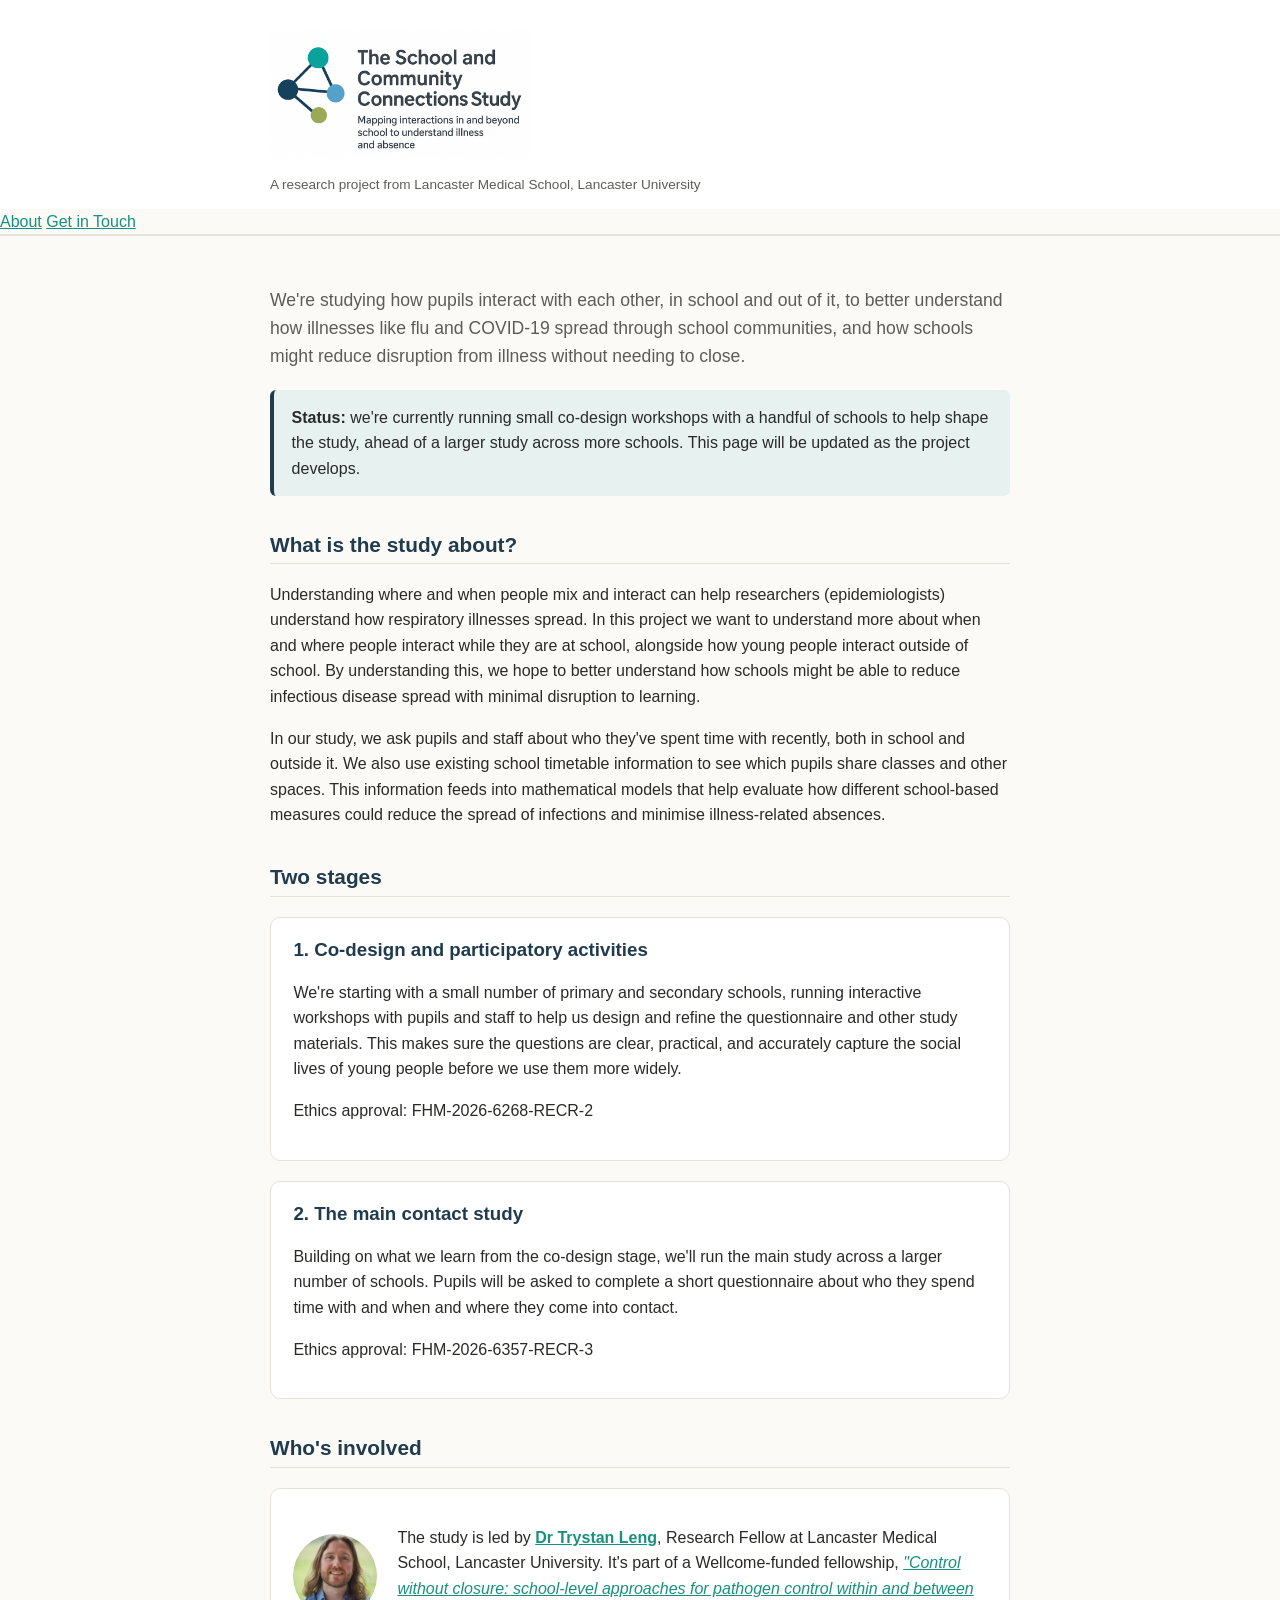
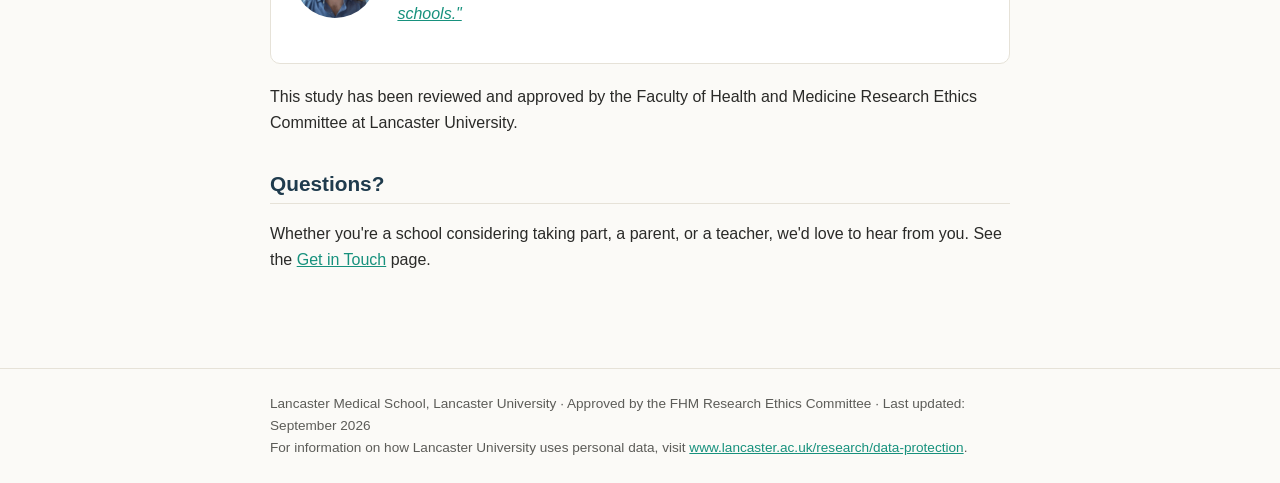
==== index.html @ 6a06007a "Add files via upload" ====
<!DOCTYPE html>
<html lang="en">
<head>
<meta charset="UTF-8">
<meta name="viewport" content="width=device-width, initial-scale=1.0">
<title>The School and Community Connections Study</title>
<meta name="description" content="The School and Community Connections Study is a Lancaster University research project mapping interactions in and beyond school to understand illness and absence.">
<!-- Social preview (shown when the link is shared, e.g. in an email or on social media) -->
<meta property="og:title" content="The School and Community Connections Study">
<meta property="og:description" content="A Lancaster University research project mapping interactions in and beyond school to understand illness and absence.">
<meta property="og:image" content="assets/logo.png">
<meta property="og:type" content="website">
<!-- Browser tab icon — a cropped version of the logo mark -->
<link rel="icon" type="image/png" href="assets/logo.png">
<link rel="stylesheet" href="assets/style.css">
</head>
<body>

<header class="site-header">
  <div class="site-header-inner">
    <p class="site-logo">
      <a href="index.html">
        <img src="assets/logo.png" alt="The School and Community Connections Study — mapping interactions in and beyond school to understand illness and absence">
      </a>
    </p>
    <p class="tagline">A research project from Lancaster Medical School, Lancaster University</p>
    <!--
      OPTIONAL LOGOS: uncomment and point at real logo image files
      once you have them, such as the Lancaster University logo and
      the Wellcome Trust logo:

      <div class="site-header-logos">
        <img src="assets/lancaster-logo.png" alt="Lancaster University">
        <img src="assets/wellcome-logo.png" alt="Wellcome">
      </div>
    -->
  </div>
  <nav class="site-nav-bar">
    <div class="site-nav">
      <a href="index.html" aria-current="page">About</a>
      <a href="contact.html">Get in Touch</a>
    </div>
  </nav>
</header>

<main>
  <p class="lede">
    We're studying how pupils interact with each other, in school and out
    of it, to better understand how illnesses like flu and COVID-19 spread
    through school communities, and how schools might reduce
    disruption from illness without needing to close.
  </p>

  <div class="notice">
    <strong>Status:</strong> we're currently running small co-design
    workshops with a handful of schools to help shape the study, ahead of
    a larger study across more schools. This page will be updated as the
    project develops.
  </div>

  <h2>What is the study about?</h2>
  <p>
    Understanding where and when people mix and interact can help
    researchers (epidemiologists) understand how respiratory illnesses
    spread. In this project we want to understand more about when and
    where people interact while they are at school, alongside how young
    people interact outside of school. By understanding this, we hope to
    better understand how schools might be able to reduce infectious
    disease spread with minimal disruption to learning.
  </p>
  <p>
    In our study, we ask pupils and staff about who they've spent time
    with recently, both in school and outside it. We also use existing
    school timetable information to see which pupils share classes and
    other spaces. This information feeds into mathematical models that
    help evaluate how different school-based measures could reduce the
    spread of infections and minimise illness-related absences.
  </p>

  <h2>Two stages</h2>
  <div class="card">
    <h3>1. Co-design and participatory activities</h3>
    <p>
      We're starting with a small number of primary and secondary schools,
      running interactive workshops with pupils and staff to help us
      design and refine the questionnaire and other study materials. This
      makes sure the questions are clear, practical, and accurately
      capture the social lives of young people before we use them more
      widely.
    </p>
    <p class="file-note">Ethics approval: FHM-2026-6268-RECR-2</p>
  </div>
  <div class="card">
    <h3>2. The main contact study</h3>
    <p>
      Building on what we learn from the co-design stage, we'll run the
      main study across a larger number of schools. Pupils will be asked
      to complete a short questionnaire about who they spend time with
      and when and where they come into contact.
    </p>
    <p class="file-note">Ethics approval: FHM-2026-6357-RECR-3</p>
  </div>

  <h2>Who's involved</h2>
  <div class="card person">
    <img src="assets/trystan-leng.jpg" alt="Dr Trystan Leng">
    <div class="person-text">
      <p>
        The study is led by
        <a href="https://www.lancaster.ac.uk/health-and-medicine/about-us/people/trystan-leng"><strong>Dr Trystan Leng</strong></a>,
        Research Fellow at Lancaster Medical School, Lancaster University.
        It's part of a Wellcome-funded fellowship,
        <a href="https://wellcome.org/research-funding/funding-portfolio/funded-grants/control-without-closure-school-level-approaches"><em>"Control without closure: school-level approaches for pathogen control within and between schools."</em></a>
      </p>
    </div>
  </div>
  <p>
    This study has been reviewed and approved by the Faculty of Health and
    Medicine Research Ethics Committee at Lancaster University.
  </p>

  <h2>Questions?</h2>
  <p>
    Whether you're a school considering taking part, a parent, or a
    teacher, we'd love to hear from you. See the
    <a href="contact.html">Get in Touch</a> page.
  </p>
</main>

<footer class="site-footer">
  <div class="site-footer-inner">
    Lancaster Medical School, Lancaster University · Approved by the FHM
    Research Ethics Committee · Last updated: September 2026<br>
    For information on how Lancaster University uses personal data, visit
    <a href="https://www.lancaster.ac.uk/research/data-protection">www.lancaster.ac.uk/research/data-protection</a>.
  </div>
</footer>

</body>
</html>
---- assets/style.css ----
/* ==========================================================================
   The School and Community Connections Study — site stylesheet
   Light-touch, easy to edit. Colors are set as CSS variables below —
   change them in one place (the :root block) to re-theme the whole site.
   ========================================================================== */

:root {
  --color-bg: #fbfaf7;
  --color-surface: #ffffff;
  --color-text: #2a2a28;
  --color-muted: #5c5c58;
  --color-primary: #1f3b4d;      /* dark slate navy, matches the logo wordmark — headings, nav bar */
  --color-primary-light: #e6f1f0;
  --color-accent: #17917d;       /* teal, matches the logo mark — links, buttons */
  --color-border: #e6e2d8;
  --max-width: 780px;
  --radius: 10px;
}

* { box-sizing: border-box; }

html { scroll-behavior: smooth; }

body {
  margin: 0;
  font-family: -apple-system, BlinkMacSystemFont, "Segoe UI", Roboto, Helvetica, Arial, sans-serif;
  color: var(--color-text);
  background: var(--color-bg);
  line-height: 1.6;
}

.site-header {
  background: var(--color-surface);
  border-bottom: 1px solid var(--color-border);
}

.site-header-inner {
  max-width: var(--max-width);
  margin: 0 auto;
  padding: 0.9rem 1.25rem 0.8rem;
}

/* Project logo (icon + wordmark + strapline, all in one image). The
   image already carries the title text, so it doubles as the page's
   visible <h1> — see the markup in index.html/contact.html. */
.site-logo img {
  display: block;
  max-width: 260px;
  width: 100%;
  height: auto;
}

/* Optional additional logo row (e.g. university/funder logos) — see the
   commented-out example near the top of index.html/contact.html. */
.site-header-logos {
  display: flex;
  align-items: center;
  gap: 1.25rem;
  margin-top: 0.75rem;
}

.site-header-logos img {
  height: 28px;
  width: auto;
}

.site-header p.tagline {
  margin: 0.4rem 0 0;
  color: var(--color-muted);
  font-size: 0.85rem;
}

nav.site-nav-bar {
  background: var(--color-bg);
  border-bottom: 1px solid var(--color-border);
}

nav.site-nav {
  max-width: var(--max-width);
  margin: 0 auto;
  padding: 0.6rem 1.25rem 0;
  display: flex;
  flex-wrap: wrap;
  gap: 0.5rem;
}

nav.site-nav a {
  color: var(--color-primary);
  text-decoration: none;
  font-size: 1rem;
  font-weight: 700;
  padding: 0.75rem 1.5rem;
  border-radius: 8px 8px 0 0;
  border: 1px solid transparent;
  border-bottom: none;
  transition: background-color 0.15s ease, color 0.15s ease;
}

nav.site-nav a:hover {
  background: var(--color-primary-light);
}

nav.site-nav a[aria-current="page"] {
  background: var(--color-primary);
  color: #fff;
  border-color: var(--color-primary);
}

main {
  max-width: var(--max-width);
  margin: 0 auto;
  padding: 2rem 1.25rem 3rem;
}

h1, h2, h3 {
  color: var(--color-primary);
  line-height: 1.25;
}

h2 {
  margin-top: 2.25rem;
  font-size: 1.3rem;
  border-bottom: 1px solid var(--color-border);
  padding-bottom: 0.35rem;
}

a { color: var(--color-accent); }

.lede {
  font-size: 1.1rem;
  color: var(--color-muted);
}

.card {
  background: var(--color-surface);
  border: 1px solid var(--color-border);
  border-radius: var(--radius);
  padding: 1.25rem 1.4rem;
  margin: 1.25rem 0;
}

.card h3 { margin-top: 0; }

.person {
  display: flex;
  align-items: center;
  gap: 1.25rem;
  flex-wrap: wrap;
}

.person img {
  width: 84px;
  height: 84px;
  border-radius: 50%;
  object-fit: cover;
  flex-shrink: 0;
}

.person .person-text { flex: 1; min-width: 200px; }

.notice {
  background: var(--color-primary-light);
  border-left: 4px solid var(--color-primary);
  padding: 0.9rem 1.1rem;
  border-radius: 6px;
  margin: 1.25rem 0;
}

.button {
  display: inline-block;
  background: var(--color-accent);
  color: #fff;
  text-decoration: none;
  padding: 0.6rem 1.1rem;
  border-radius: 8px;
  font-weight: 600;
  font-size: 0.95rem;
}

.button:hover { opacity: 0.92; }

ul.file-list {
  list-style: none;
  padding: 0;
  margin: 0;
}

ul.file-list li {
  border: 1px solid var(--color-border);
  border-radius: 8px;
  padding: 0.7rem 1rem;
  margin-bottom: 0.6rem;
  background: var(--color-surface);
  display: flex;
  justify-content: space-between;
  align-items: baseline;
  gap: 1rem;
  flex-wrap: wrap;
}

ul.file-list .file-note {
  color: var(--color-muted);
  font-size: 0.9rem;
}

.status-tag {
  display: inline-block;
  font-size: 0.75rem;
  text-transform: uppercase;
  letter-spacing: 0.04em;
  background: var(--color-primary-light);
  color: var(--color-primary);
  padding: 0.15rem 0.5rem;
  border-radius: 4px;
  margin-left: 0.5rem;
  vertical-align: middle;
}

/* ---- Contact form ---- */

.form-row {
  margin-bottom: 1rem;
}

.form-row label {
  display: block;
  font-weight: 600;
  font-size: 0.9rem;
  margin-bottom: 0.3rem;
  color: var(--color-text);
}

.form-row input,
.form-row select,
.form-row textarea {
  width: 100%;
  font: inherit;
  color: var(--color-text);
  background: var(--color-bg);
  border: 1px solid var(--color-border);
  border-radius: 6px;
  padding: 0.55rem 0.7rem;
}

.form-row input:focus,
.form-row select:focus,
.form-row textarea:focus {
  outline: 2px solid var(--color-accent);
  outline-offset: 1px;
}

.hp-field {
  position: absolute;
  left: -9999px;
  width: 1px;
  height: 1px;
  opacity: 0;
}

.form-status {
  margin-top: 0.9rem;
  font-size: 0.92rem;
  color: var(--color-primary);
  font-weight: 600;
}

footer.site-footer {
  border-top: 1px solid var(--color-border);
  margin-top: 2rem;
}

footer.site-footer .site-footer-inner {
  max-width: var(--max-width);
  margin: 0 auto;
  padding: 1.5rem 1.25rem;
  color: var(--color-muted);
  font-size: 0.85rem;
}

@media (max-width: 480px) {
  nav.site-nav { gap: 0.1rem 0.75rem; }
}
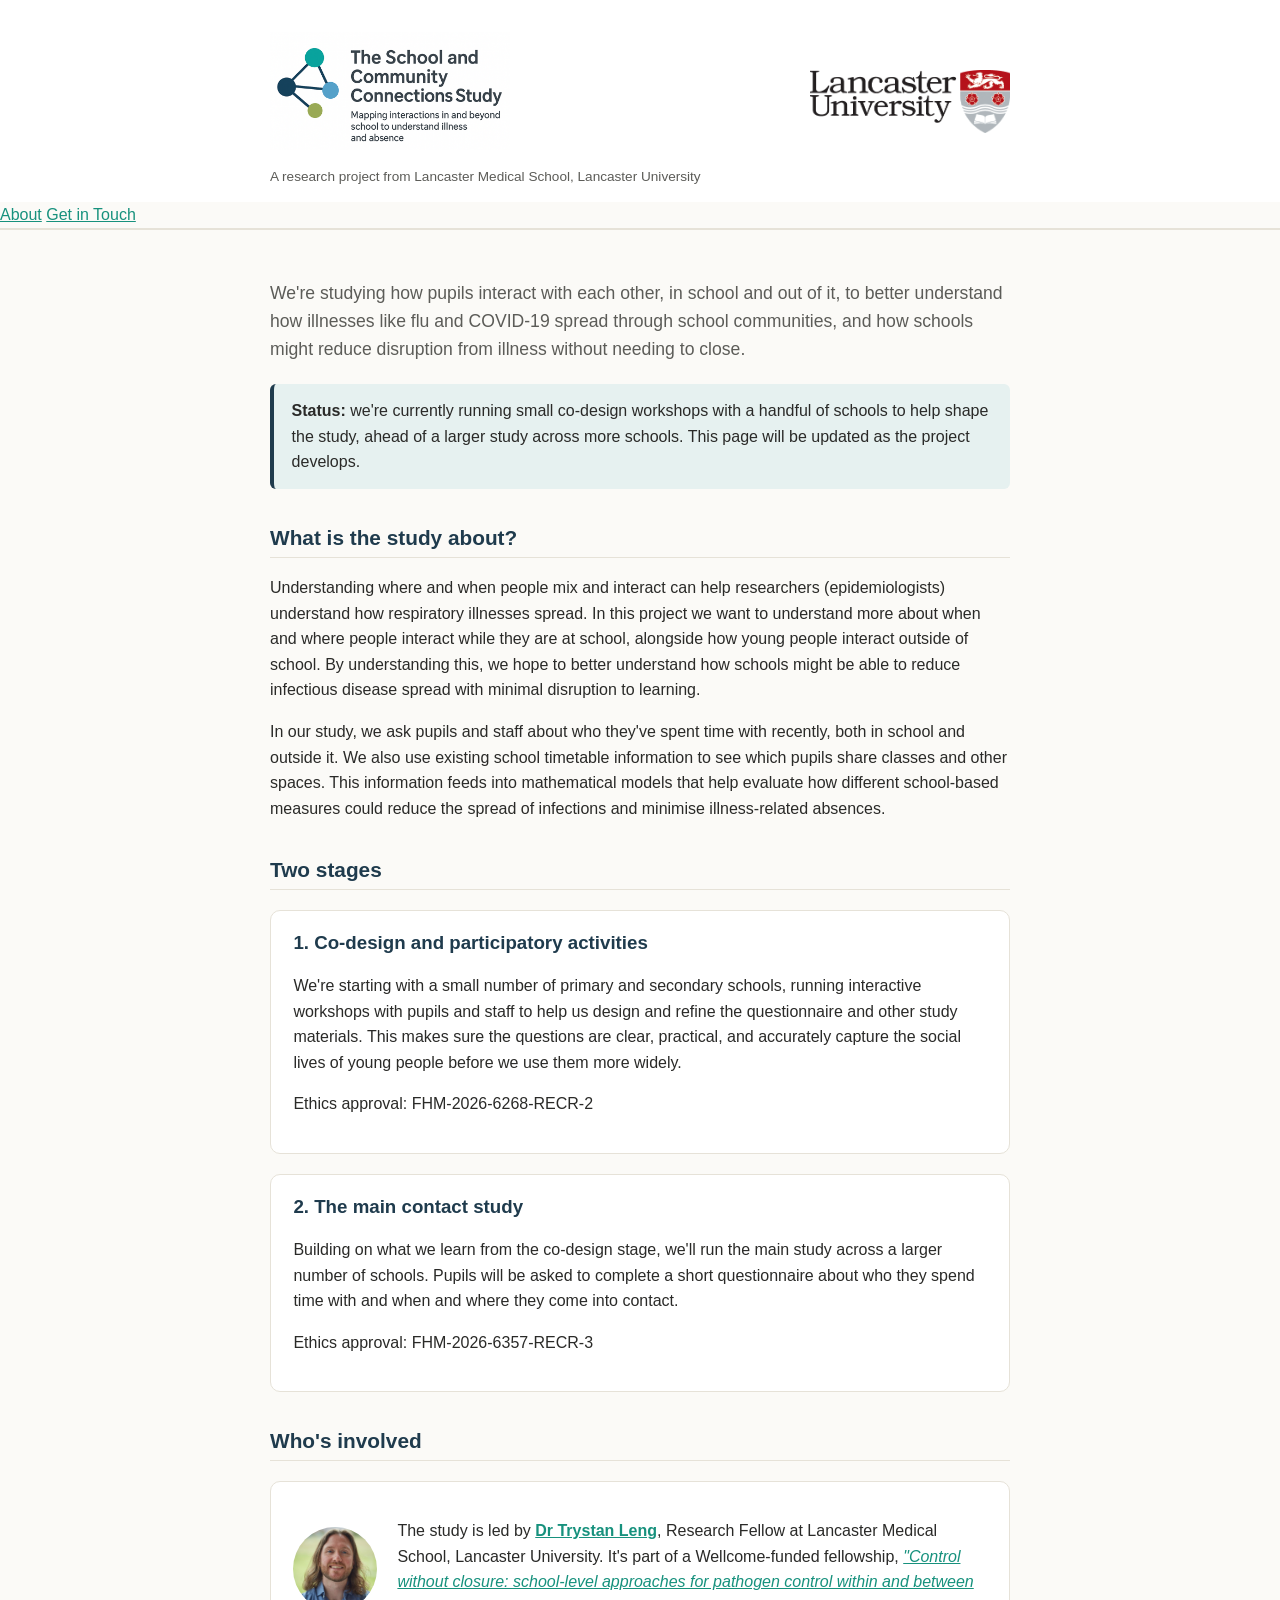
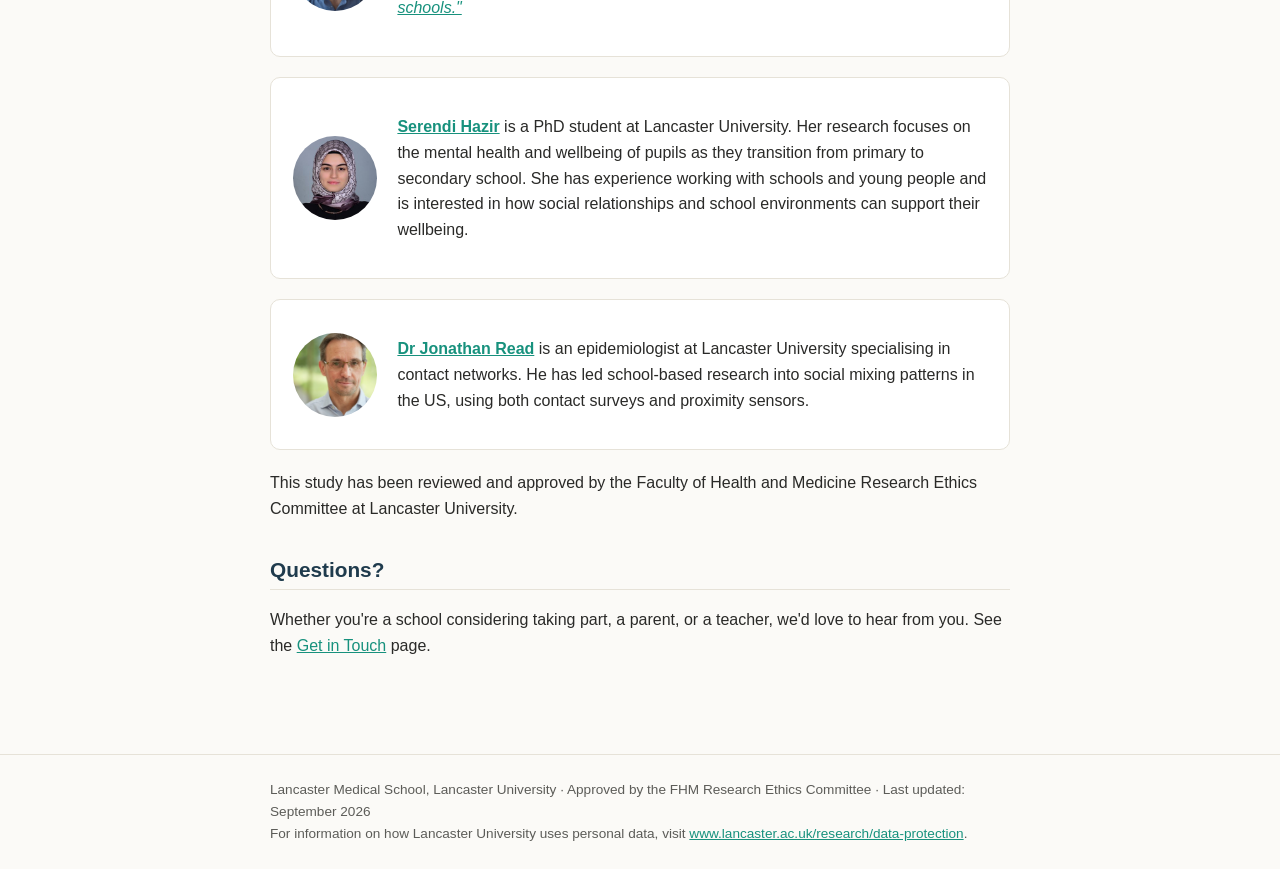
==== commit 879bda21: "Add files via upload" ====
--- a/index.html
+++ b/index.html
@@ -18,22 +18,19 @@
 
 <header class="site-header">
   <div class="site-header-inner">
-    <p class="site-logo">
-      <a href="index.html">
-        <img src="assets/logo.png" alt="The School and Community Connections Study — mapping interactions in and beyond school to understand illness and absence">
-      </a>
-    </p>
-    <p class="tagline">A research project from Lancaster Medical School, Lancaster University</p>
-    <!--
-      OPTIONAL LOGOS: uncomment and point at real logo image files
-      once you have them, such as the Lancaster University logo and
-      the Wellcome Trust logo:
-
-      <div class="site-header-logos">
-        <img src="assets/lancaster-logo.png" alt="Lancaster University">
-        <img src="assets/wellcome-logo.png" alt="Wellcome">
-      </div>
-    -->
+    <div class="site-header-brand">
+      <p class="site-logo">
+        <a href="index.html">
+          <img src="assets/logo.png" alt="The School and Community Connections Study — mapping interactions in and beyond school to understand illness and absence">
+        </a>
+      </p>
+      <p class="tagline">A research project from Lancaster Medical School, Lancaster University</p>
+    </div>
+    <div class="site-header-logos">
+      <img src="assets/lancaster-logo.png" alt="Lancaster University">
+      <!-- Add a Wellcome logo here too once you have an approved file:
+      <img src="assets/wellcome-logo.png" alt="Wellcome"> -->
+    </div>
   </div>
   <nav class="site-nav-bar">
     <div class="site-nav">
@@ -114,6 +111,31 @@
       </p>
     </div>
   </div>
+  <div class="card person">
+    <img src="assets/serendi-hazir.jpg" alt="Serendi Hazir">
+    <div class="person-text">
+      <p>
+        <a href="https://www.lancaster.ac.uk/health-and-medicine/about-us/people/serendi-hazir"><strong>Serendi Hazir</strong></a>
+        is a PhD student at Lancaster University. Her research focuses on
+        the mental health and wellbeing of pupils as they transition from
+        primary to secondary school. She has experience working with
+        schools and young people and is interested in how social
+        relationships and school environments can support their wellbeing.
+      </p>
+    </div>
+  </div>
+  <div class="card person">
+    <img src="assets/jonathan-read.jpg" alt="Dr Jonathan Read">
+    <div class="person-text">
+      <p>
+        <a href="https://www.lancaster.ac.uk/health-and-medicine/about-us/people/jonathan-read"><strong>Dr Jonathan Read</strong></a>
+        is an epidemiologist at Lancaster University specialising in
+        contact networks. He has led school-based research into social
+        mixing patterns in the US, using both contact surveys and
+        proximity sensors.
+      </p>
+    </div>
+  </div>
   <p>
     This study has been reviewed and approved by the Faculty of Health and
     Medicine Research Ethics Committee at Lancaster University.
--- a/assets/style.css
+++ b/assets/style.css
@@ -37,7 +37,16 @@
 .site-header-inner {
   max-width: var(--max-width);
   margin: 0 auto;
-  padding: 0.9rem 1.25rem 0.8rem;
+  padding: 1rem 1.25rem 0.9rem;
+  display: flex;
+  align-items: center;
+  justify-content: space-between;
+  gap: 1.5rem;
+  flex-wrap: wrap;
+}
+
+.site-header-brand {
+  min-width: 0;
 }
 
 /* Project logo (icon + wordmark + strapline, all in one image). The
@@ -45,23 +54,27 @@
    visible <h1> — see the markup in index.html/contact.html. */
 .site-logo img {
   display: block;
-  max-width: 260px;
+  max-width: 240px;
   width: 100%;
   height: auto;
 }
 
-/* Optional additional logo row (e.g. university/funder logos) — see the
-   commented-out example near the top of index.html/contact.html. */
+/* University/funder logo(s), top right — sized to sit at similar visual
+   weight to the project logo on the left, rather than as a small
+   afterthought. Add more logos (e.g. a funder) as extra <img> tags
+   inside .site-header-logos and they'll lay out side by side. */
 .site-header-logos {
   display: flex;
   align-items: center;
-  gap: 1.25rem;
-  margin-top: 0.75rem;
+  gap: 1.5rem;
+  flex-shrink: 0;
 }
 
 .site-header-logos img {
-  height: 28px;
-  width: auto;
+  display: block;
+  max-width: 200px;
+  width: 100%;
+  height: auto;
 }
 
 .site-header p.tagline {
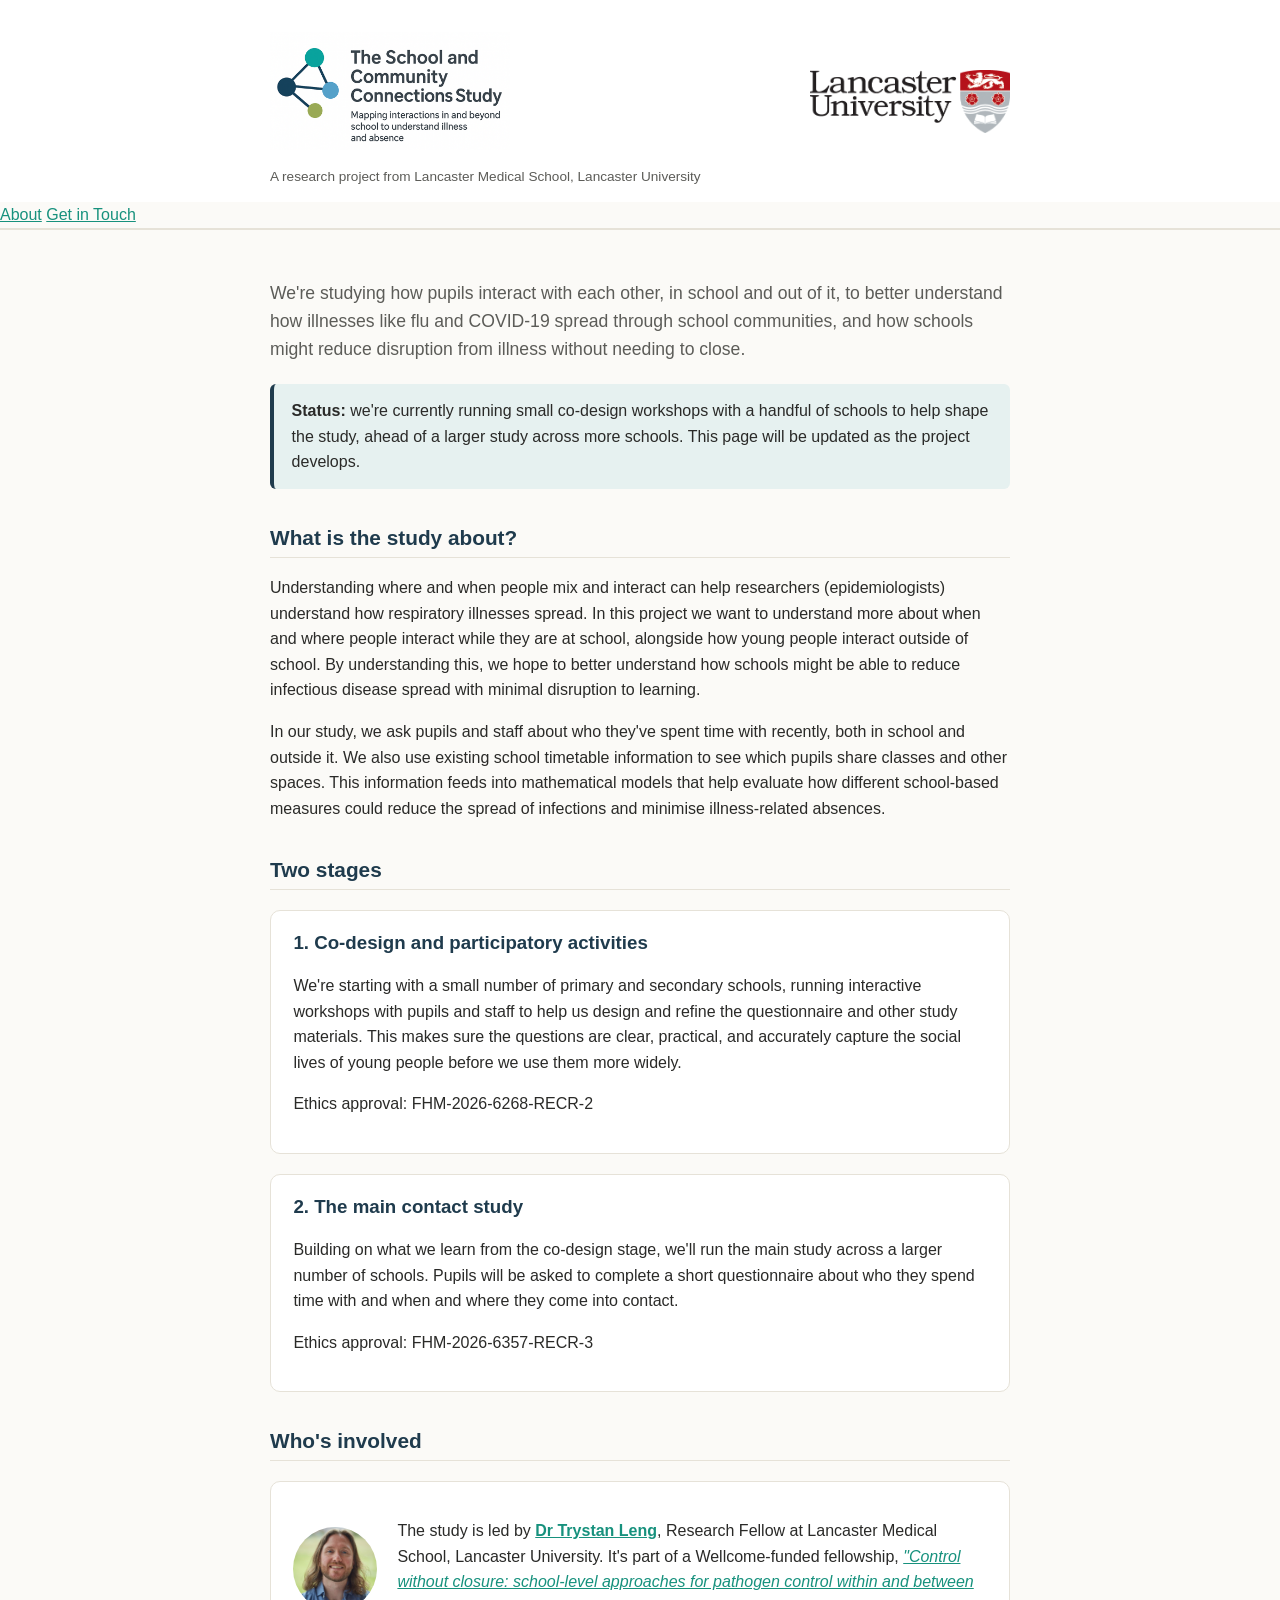
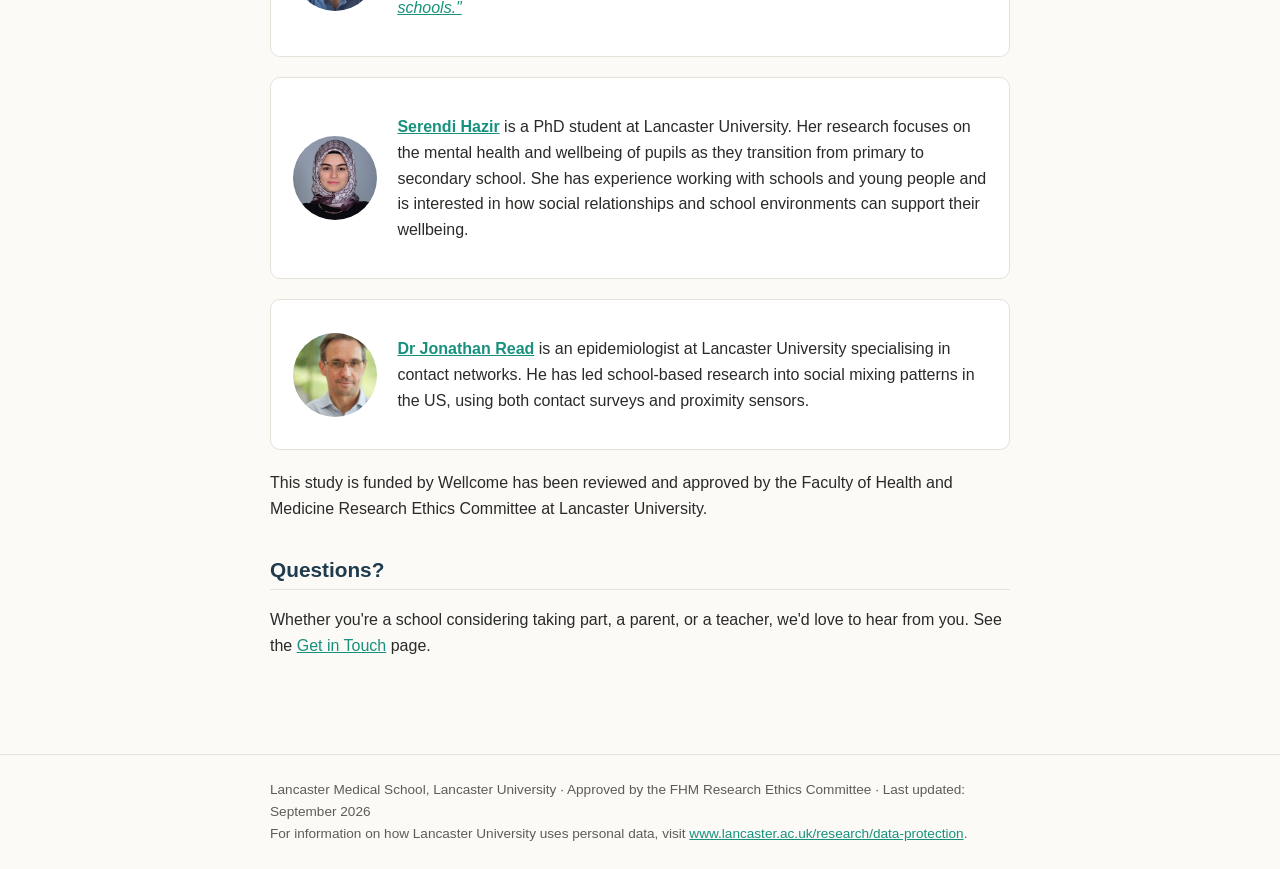
==== commit 05006cbd: "Update funding information in index.html" ====
--- a/index.html
+++ b/index.html
@@ -137,7 +137,7 @@
     </div>
   </div>
   <p>
-    This study has been reviewed and approved by the Faculty of Health and
+    This study is funded by Wellcome has been reviewed and approved by the Faculty of Health and
     Medicine Research Ethics Committee at Lancaster University.
   </p>
 
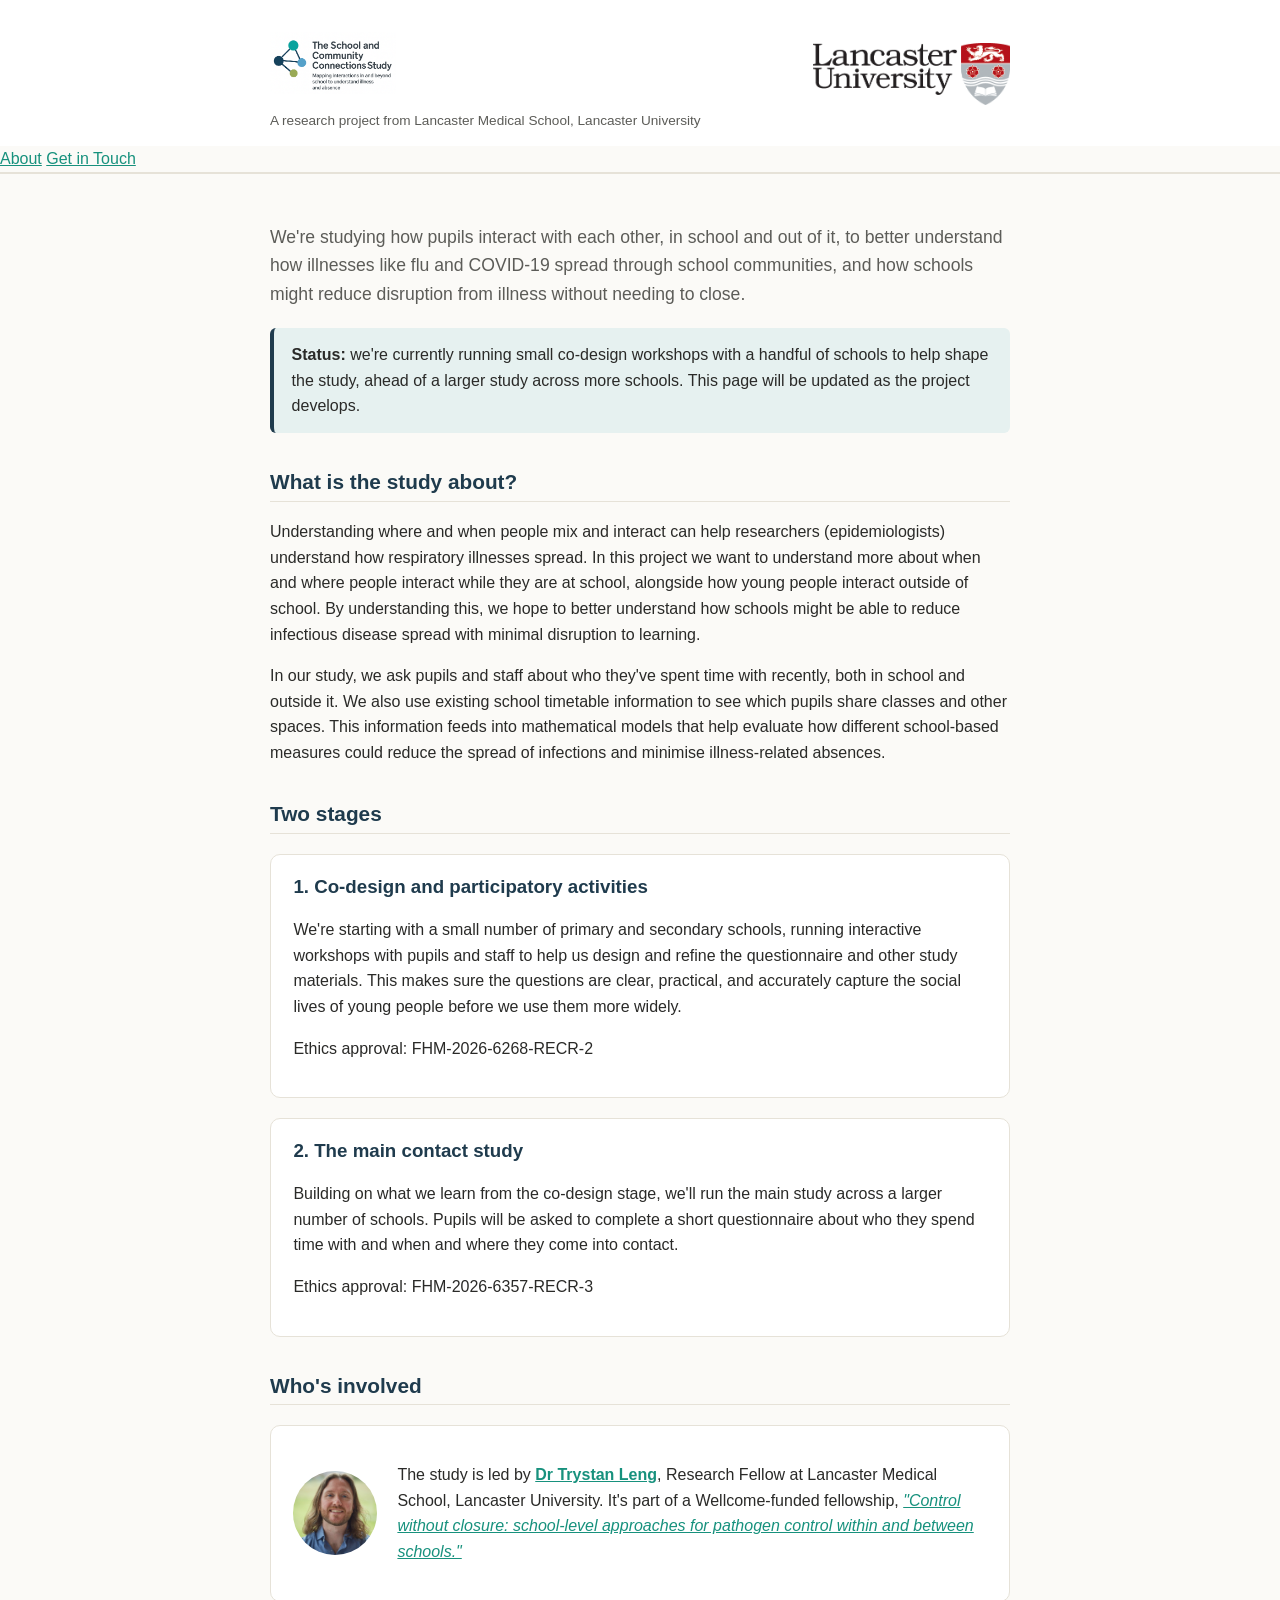
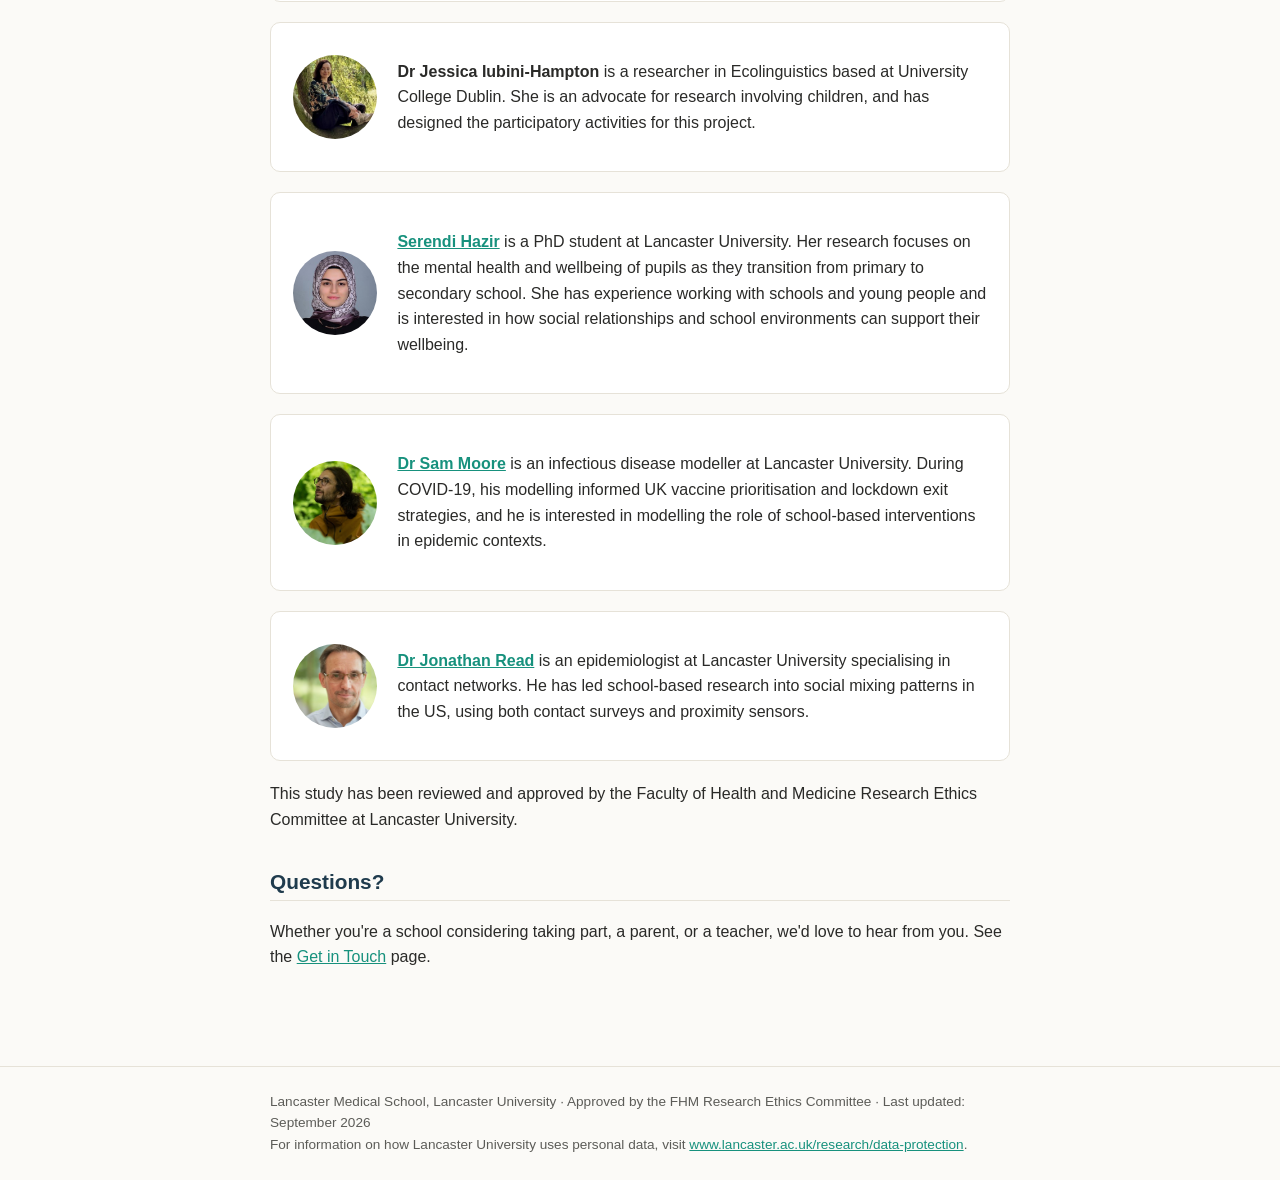
==== commit 9bf038ec: "add new profiles" ====
--- a/index.html
+++ b/index.html
@@ -112,6 +112,17 @@
     </div>
   </div>
   <div class="card person">
+    <img src="assets/jessica-iubini-hampton.jpg" alt="Dr Jessica Iubini-Hampton">
+    <div class="person-text">
+      <p>
+        <strong>Dr Jessica Iubini-Hampton</strong> is a researcher in
+        Ecolinguistics based at University College Dublin. She is an
+        advocate for research involving children, and has designed the
+        participatory activities for this project.
+      </p>
+    </div>
+  </div>
+  <div class="card person">
     <img src="assets/serendi-hazir.jpg" alt="Serendi Hazir">
     <div class="person-text">
       <p>
@@ -121,6 +132,18 @@
         primary to secondary school. She has experience working with
         schools and young people and is interested in how social
         relationships and school environments can support their wellbeing.
+      </p>
+    </div>
+  </div>
+  <div class="card person">
+    <img src="assets/sam-moore.jpg" alt="Dr Sam Moore">
+    <div class="person-text">
+      <p>
+        <a href="https://chicas.lancaster-university.uk/people/moores.html"><strong>Dr Sam Moore</strong></a>
+        is an infectious disease modeller at Lancaster University. During
+        COVID-19, his modelling informed UK vaccine prioritisation and
+        lockdown exit strategies, and he is interested in modelling the
+        role of school-based interventions in epidemic contexts.
       </p>
     </div>
   </div>
@@ -137,7 +160,7 @@
     </div>
   </div>
   <p>
-    This study is funded by Wellcome has been reviewed and approved by the Faculty of Health and
+    This study has been reviewed and approved by the Faculty of Health and
     Medicine Research Ethics Committee at Lancaster University.
   </p>
 
--- a/assets/style.css
+++ b/assets/style.css
@@ -46,35 +46,39 @@
 }
 
 .site-header-brand {
+  flex: 1 1 260px;
   min-width: 0;
 }
 
 /* Project logo (icon + wordmark + strapline, all in one image). The
    image already carries the title text, so it doubles as the page's
-   visible <h1> — see the markup in index.html/contact.html. */
+   visible <h1> — see the markup in index.html/contact.html.
+   Sized by HEIGHT (not width: 100%) so it can't be squashed by flex
+   layout — width:100% on a flex child is unreliable across browsers
+   and was causing this logo to shrink unpredictably. */
 .site-logo img {
   display: block;
-  max-width: 240px;
-  width: 100%;
-  height: auto;
-}
-
-/* University/funder logo(s), top right — sized to sit at similar visual
-   weight to the project logo on the left, rather than as a small
-   afterthought. Add more logos (e.g. a funder) as extra <img> tags
-   inside .site-header-logos and they'll lay out side by side. */
+  height: 62px;
+  width: auto;
+  max-width: 100%;
+}
+
+/* University/funder logo(s), top right — sized to the SAME height as
+   the project logo above, so the two read as equally prominent. Add
+   more logos (e.g. a funder) as extra <img> tags inside
+   .site-header-logos and they'll lay out side by side at this height. */
 .site-header-logos {
   display: flex;
   align-items: center;
   gap: 1.5rem;
-  flex-shrink: 0;
+  flex: 0 0 auto;
 }
 
 .site-header-logos img {
   display: block;
-  max-width: 200px;
-  width: 100%;
-  height: auto;
+  height: 62px;
+  width: auto;
+  max-width: 100%;
 }
 
 .site-header p.tagline {
@@ -292,4 +296,8 @@
 
 @media (max-width: 480px) {
   nav.site-nav { gap: 0.1rem 0.75rem; }
-}
+  .site-logo img,
+  .site-header-logos img {
+    height: 46px;
+  }
+}
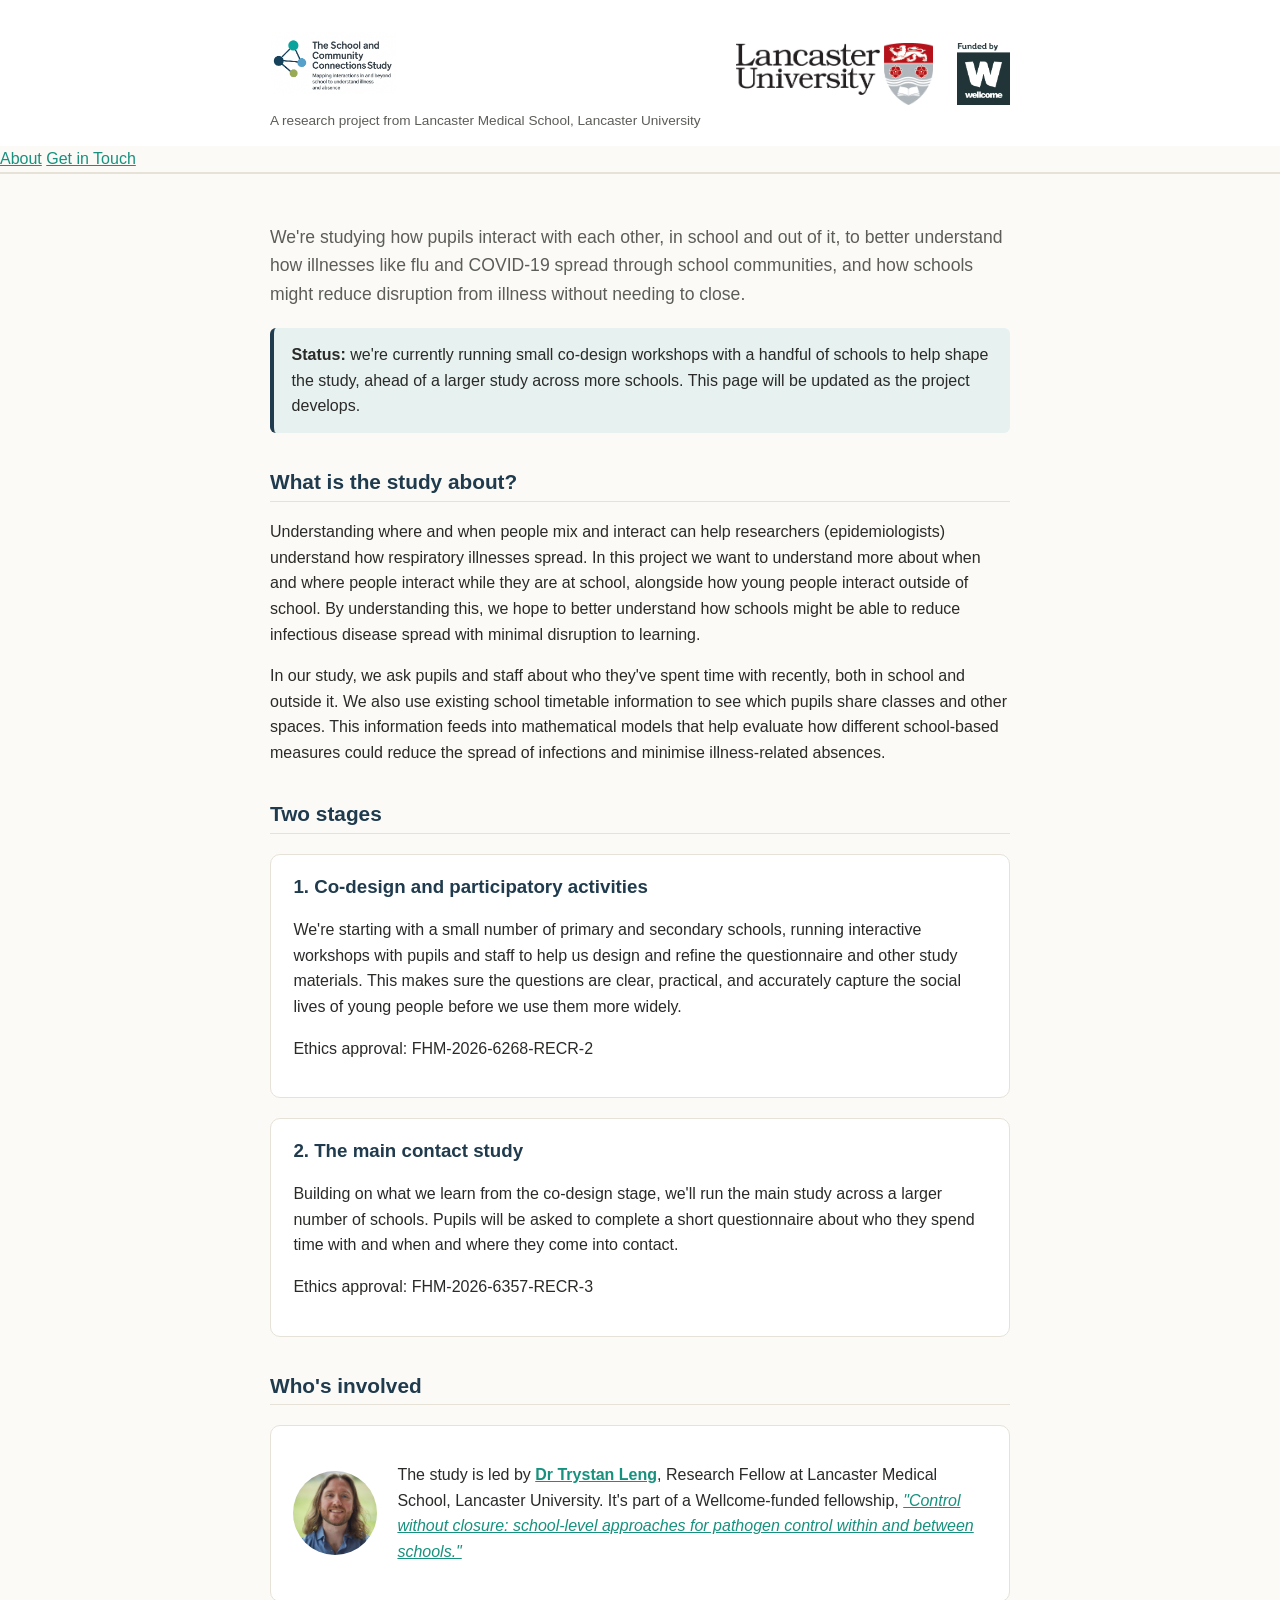
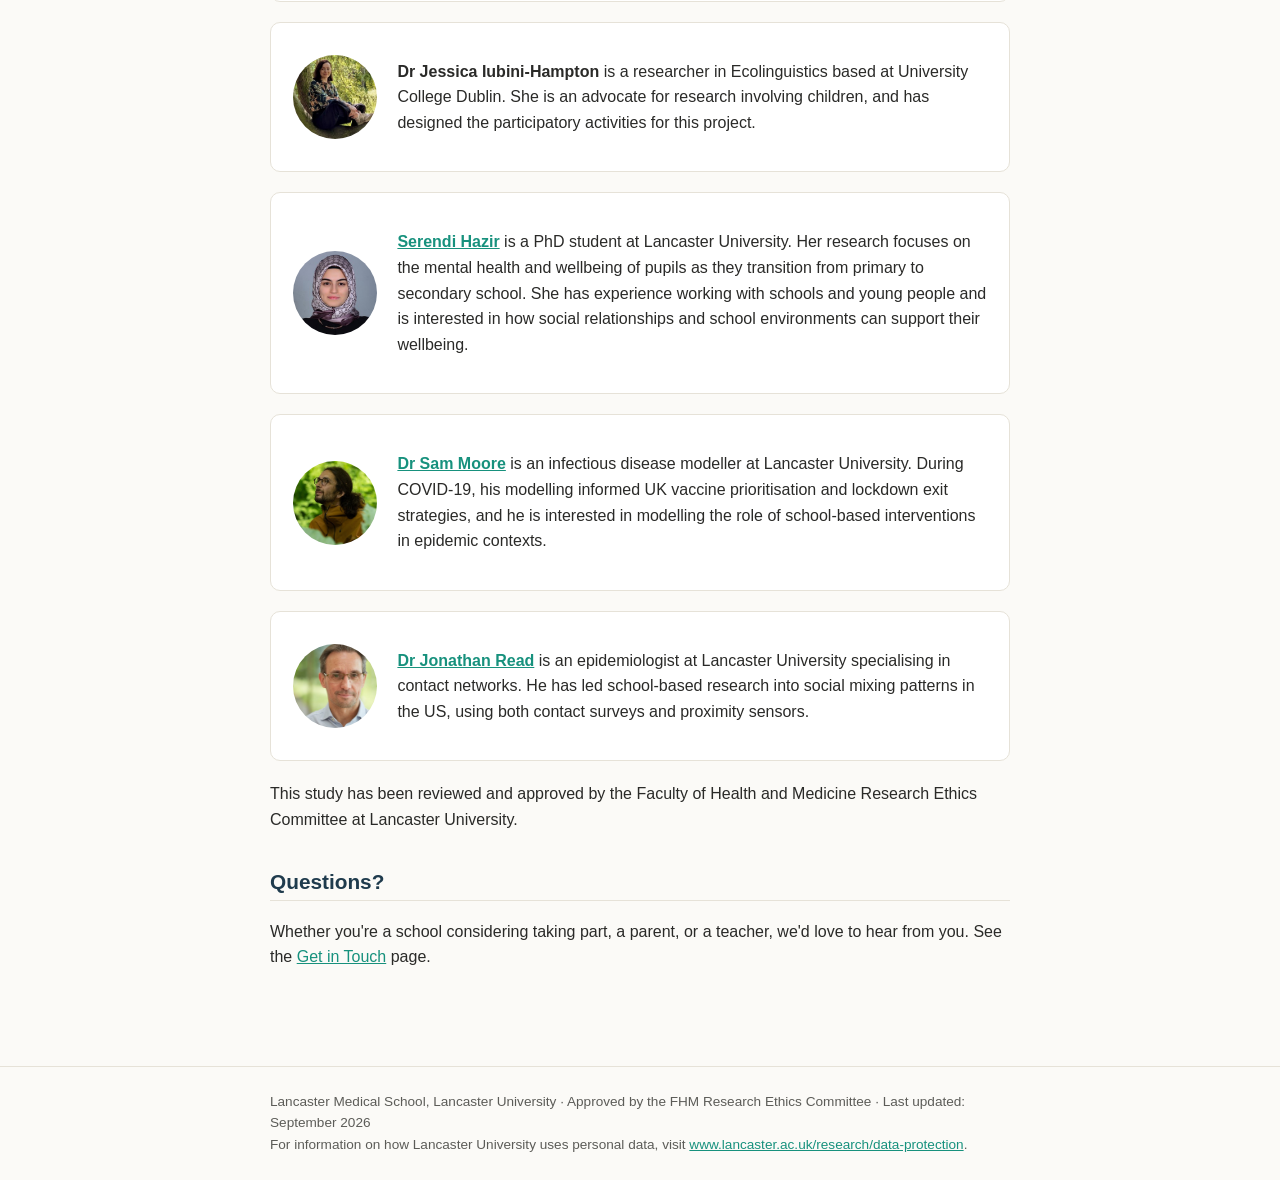
==== commit b7ec18a9: "Add wellcome logo" ====
--- a/index.html
+++ b/index.html
@@ -28,8 +28,7 @@
     </div>
     <div class="site-header-logos">
       <img src="assets/lancaster-logo.png" alt="Lancaster University">
-      <!-- Add a Wellcome logo here too once you have an approved file:
-      <img src="assets/wellcome-logo.png" alt="Wellcome"> -->
+      <img src="assets/wellcome-logo.png" alt="Funded by Wellcome">
     </div>
   </div>
   <nav class="site-nav-bar">
